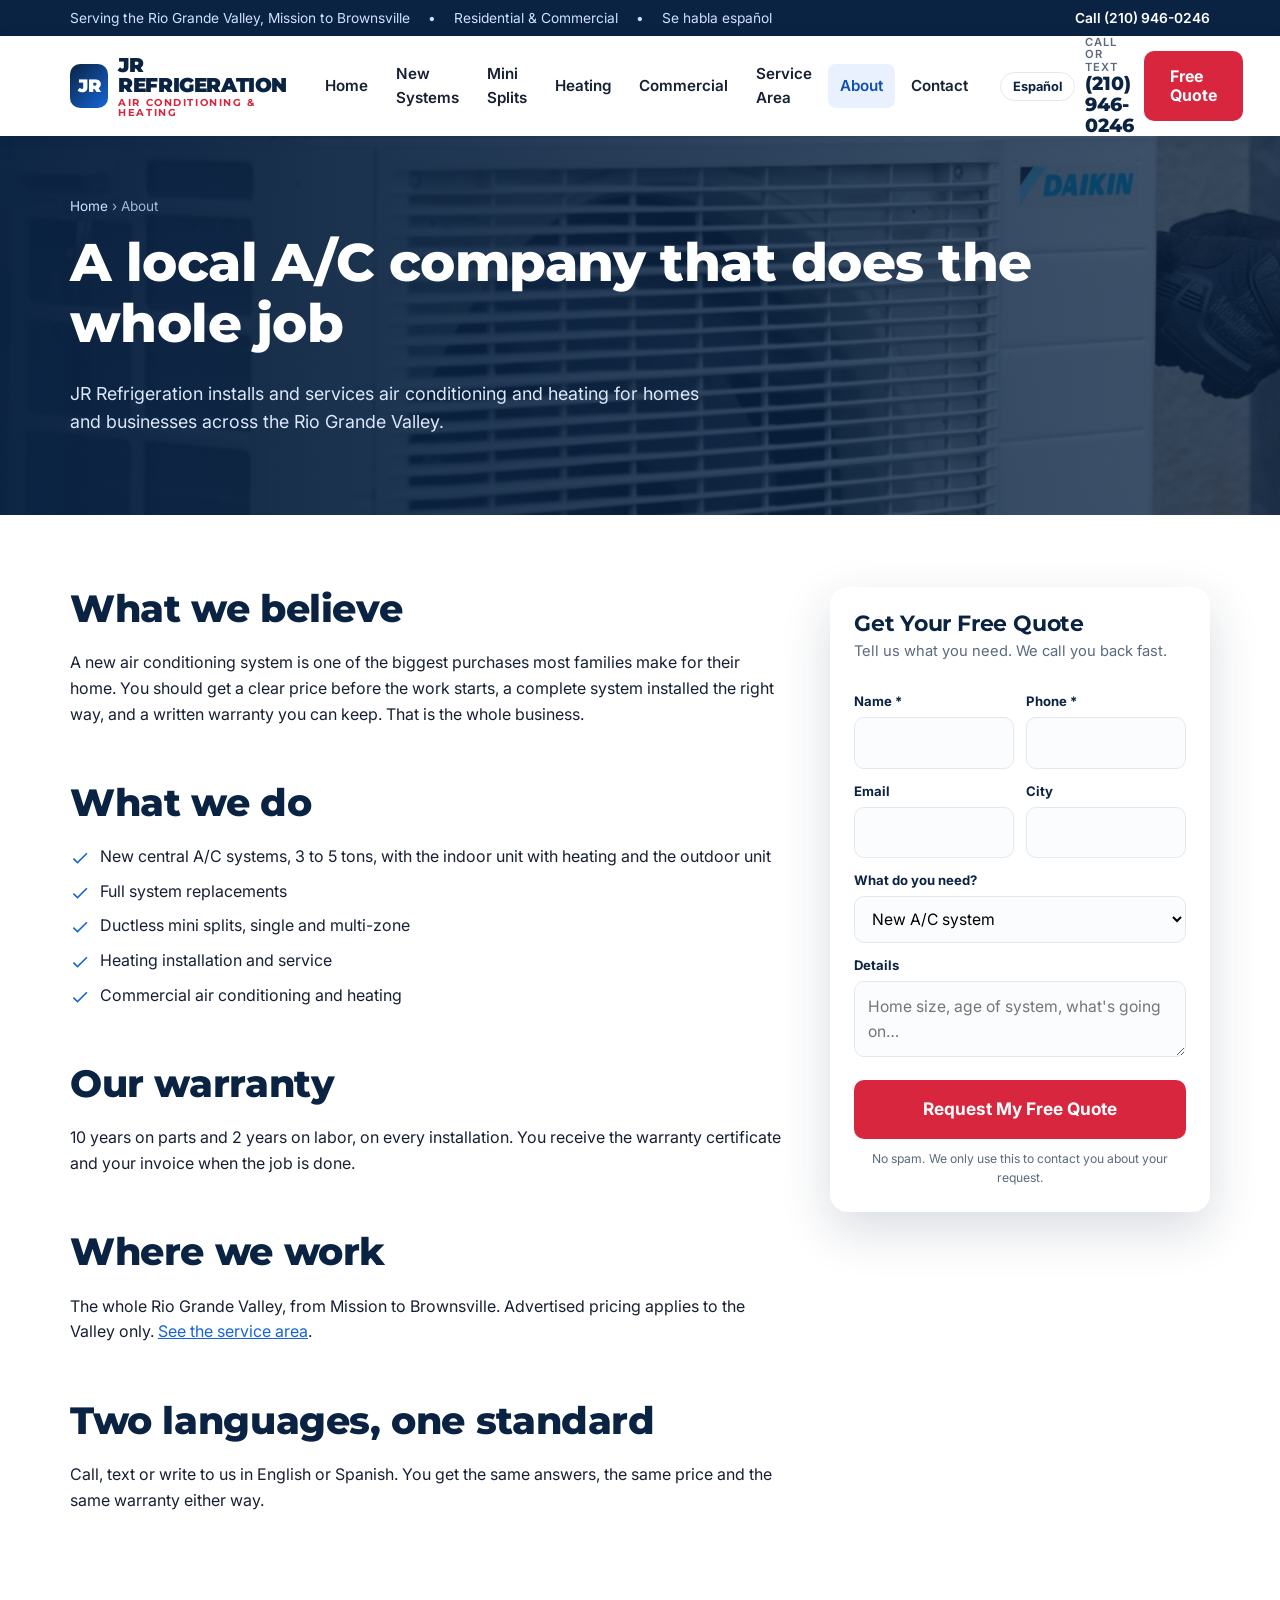
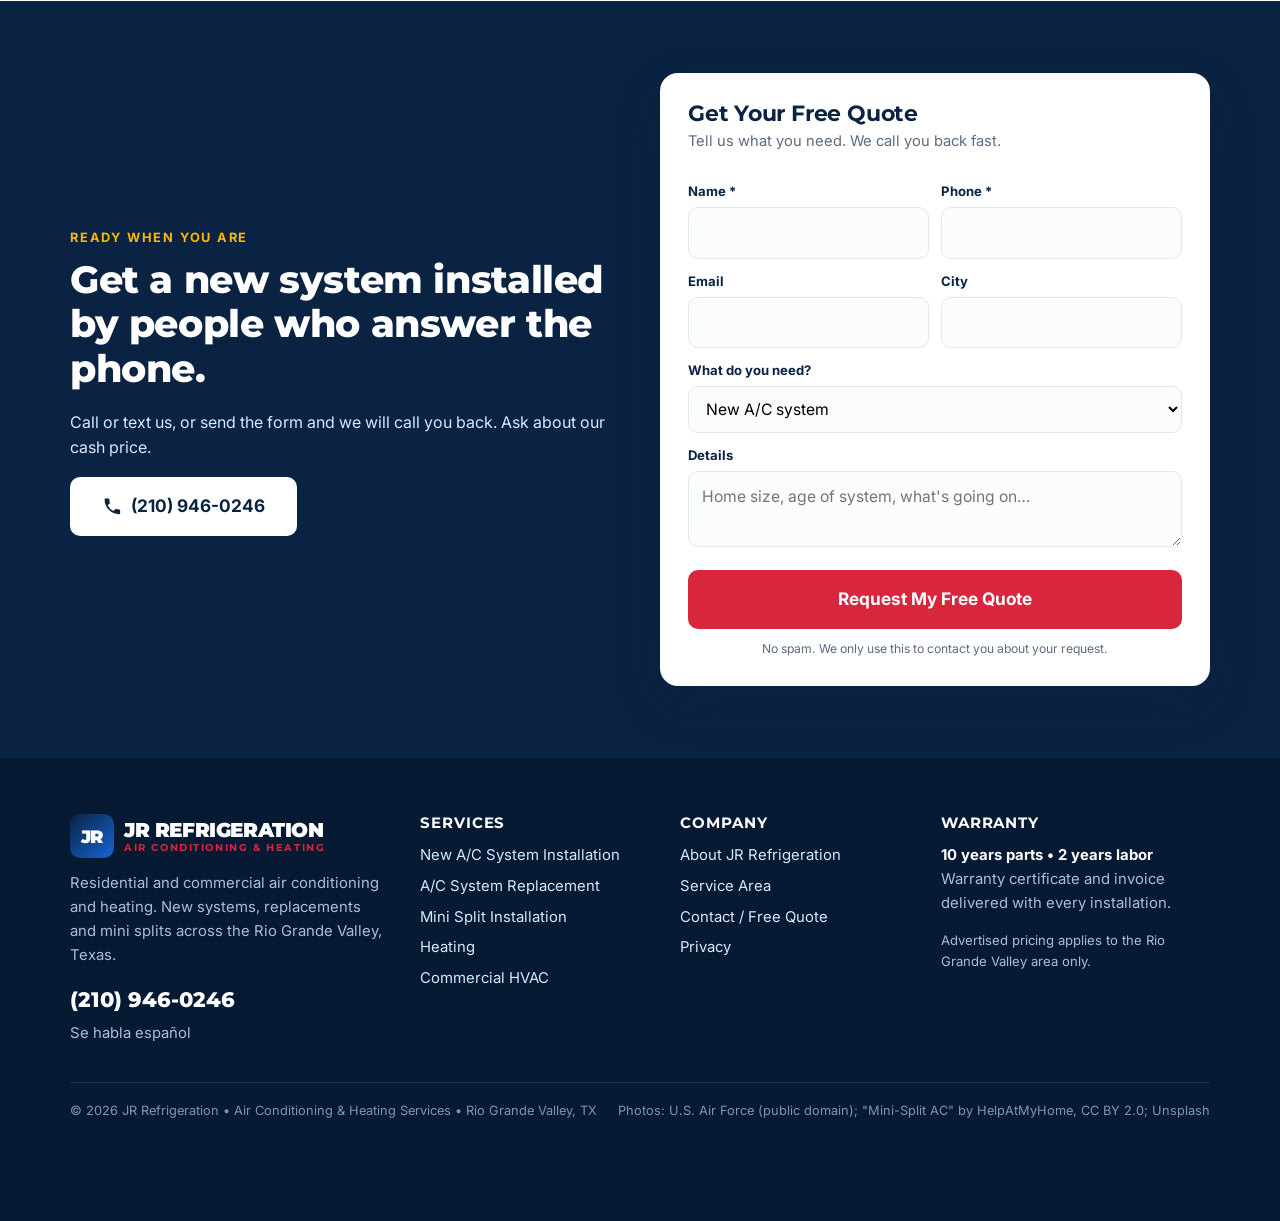
==== about/index.html @ 8875161c "v3: multi-page bilingual site from generator Co-Authored-By: Claude Fable 5.1 <noreply@anthropic.com" ====
<!DOCTYPE html>
<html lang="en"><head><meta charset="utf-8"><meta name="viewport" content="width=device-width,initial-scale=1">
<title>About JR Refrigeration | A/C &amp; Heating, Rio Grande Valley TX</title><meta name="description" content="JR Refrigeration is a bilingual air conditioning and heating company serving the Rio Grande Valley with new systems, replacements and mini splits, backed by a 10-year parts / 2-year labor warranty.">
<link rel="canonical" href="https://jrrefrigerationac.com/about/">
<meta property="og:title" content="About JR Refrigeration | A/C &amp; Heating, Rio Grande Valley TX"><meta property="og:description" content="JR Refrigeration is a bilingual air conditioning and heating company serving the Rio Grande Valley with new systems, replacements and mini splits, backed by a 10-year parts / 2-year labor warranty."><meta property="og:image" content="https://jrrefrigerationac.com/images/hero.jpg"><meta property="og:url" content="https://jrrefrigerationac.com/about/"><meta property="og:type" content="website">
<link rel="icon" href="/favicon.svg" type="image/svg+xml">
<link rel="preconnect" href="https://fonts.googleapis.com"><link rel="preconnect" href="https://fonts.gstatic.com" crossorigin>
<link href="https://fonts.googleapis.com/css2?family=Inter:wght@400;600;700&family=Montserrat:wght@700;800;900&display=swap" rel="stylesheet">
<link rel="stylesheet" href="/css/style.css"><script type="application/ld+json">{"@context":"https://schema.org","@type":"HVACBusiness","name":"JR Refrigeration","alternateName":"JR Refrigeration Air Conditioning & Heating Services","url":"https://jrrefrigerationac.com/","telephone":"+12109460246","image":"https://jrrefrigerationac.com/images/hero.jpg","priceRange":"$$","areaServed":[{"@type":"City","name":"Mission, TX"},{"@type":"City","name":"McAllen, TX"},{"@type":"City","name":"Edinburg, TX"},{"@type":"City","name":"Pharr, TX"},{"@type":"City","name":"San Juan, TX"},{"@type":"City","name":"Alamo, TX"},{"@type":"City","name":"Donna, TX"},{"@type":"City","name":"Weslaco, TX"},{"@type":"City","name":"Mercedes, TX"},{"@type":"City","name":"La Feria, TX"},{"@type":"City","name":"Harlingen, TX"},{"@type":"City","name":"San Benito, TX"},{"@type":"City","name":"Los Fresnos, TX"},{"@type":"City","name":"Brownsville, TX"},{"@type":"City","name":"Rio Grande City, TX"}],"address":{"@type":"PostalAddress","addressRegion":"TX","addressCountry":"US"},"knowsLanguage":["en","es"],"makesOffer":[{"@type":"Offer","itemOffered":{"@type":"Service","name":"New A/C System Installation","url":"https://jrrefrigerationac.com/services/ac-installation/"}},{"@type":"Offer","itemOffered":{"@type":"Service","name":"A/C System Replacement","url":"https://jrrefrigerationac.com/services/ac-replacement/"}},{"@type":"Offer","itemOffered":{"@type":"Service","name":"Mini Split Installation","url":"https://jrrefrigerationac.com/services/mini-splits/"}},{"@type":"Offer","itemOffered":{"@type":"Service","name":"Heating","url":"https://jrrefrigerationac.com/services/heating/"}},{"@type":"Offer","itemOffered":{"@type":"Service","name":"Commercial HVAC","url":"https://jrrefrigerationac.com/services/commercial/"}}]}</script>
</head><body>
<div class="topbar"><div class="wrap"><div class="left"><span><span data-es="Sirviendo al Valle del Río Grande, de Mission a Brownsville">Serving the Rio Grande Valley, Mission to Brownsville</span></span><span class="sec">&bull;</span><span class="sec"><span data-es="Residencial y Comercial">Residential &amp; Commercial</span></span><span class="sec">&bull;</span><span class="sec">Se habla español</span></div><a href="tel:+12109460246"><span data-es="Llame">Call</span> (210) 946-0246</a></div></div>
<header class="site"><div class="wrap">
  <a class="logo" href="/" aria-label="JR Refrigeration home"><span class="mark">JR</span><span class="name">JR REFRIGERATION<small>AIR CONDITIONING &amp; HEATING</small></span></a>
  <nav class="main" aria-label="Main"><a href="/"><span data-es="Inicio">Home</span></a><a href="/services/ac-installation/"><span data-es="Sistemas Nuevos">New Systems</span></a><a href="/services/mini-splits/"><span data-es="Mini Splits">Mini Splits</span></a><a href="/services/heating/"><span data-es="Calefacción">Heating</span></a><a href="/services/commercial/"><span data-es="Comercial">Commercial</span></a><a href="/service-area/"><span data-es="Área de Servicio">Service Area</span></a><a href="/about/" class="active"><span data-es="Nosotros">About</span></a><a href="/contact/"><span data-es="Contacto">Contact</span></a></nav>
  <div class="hdr-cta"><button class="lang" type="button" aria-label="Cambiar idioma">Español</button><a class="hdr-phone" href="tel:+12109460246"><small><span data-es="Llame o mande texto">Call or text</span></small><b>(210) 946-0246</b></a><a class="btn btn-red" href="/contact/"><span data-es="Cotización Gratis">Free Quote</span></a><button class="burger" type="button" aria-label="Menu"><svg class="ico" viewBox="0 0 24 24"><path d="M3 6h18v2H3zm0 5h18v2H3zm0 5h18v2H3z"/></svg></button></div>
</div></header>
<main>
<div class="phero"><div class="bg" style="background-image:url(/images/ac-install.jpg)"></div><div class="shade"></div><div class="wrap">
 <div class="crumbs"><a href="/"><span data-es="Inicio">Home</span></a> &rsaquo; <span data-es="Nosotros">About</span></div>
 <h1><span data-es="Una compañía local de A/C que hace el trabajo completo">A local A/C company that does the whole job</span></h1>
 <p class="lead"><span data-es="JR Refrigeration instala y da servicio a aire acondicionado y calefacción para casas y negocios en todo el Valle del Río Grande.">JR Refrigeration installs and services air conditioning and heating for homes and businesses across the Rio Grande Valley.</span></p></div></div>
<section><div class="wrap content">
 <div class="main">
  <h2><span data-es="En qué creemos">What we believe</span></h2>
  <p><span data-es="Un sistema nuevo de aire acondicionado es una de las compras más grandes que una familia hace para su casa. Debe recibir un precio claro antes de empezar, un sistema completo instalado de la manera correcta y una garantía por escrito que pueda guardar. Ese es todo el negocio.">A new air conditioning system is one of the biggest purchases most families make for their home. You should get a clear price before the work starts, a complete system installed the right way, and a written warranty you can keep. That is the whole business.</span></p>
  <h2><span data-es="Qué hacemos">What we do</span></h2>
  <ul class="ticks">
   <li><svg class="ico" viewBox="0 0 24 24"><path d="M9 16.2 4.8 12l-1.4 1.4L9 19 21 7l-1.4-1.4z"/></svg><span><span data-es="Sistemas centrales nuevos de 3 a 5 toneladas, con máquina de adentro con calefacción y máquina de afuera">New central A/C systems, 3 to 5 tons, with the indoor unit with heating and the outdoor unit</span></span></li>
   <li><svg class="ico" viewBox="0 0 24 24"><path d="M9 16.2 4.8 12l-1.4 1.4L9 19 21 7l-1.4-1.4z"/></svg><span><span data-es="Reemplazos de sistema completo">Full system replacements</span></span></li>
   <li><svg class="ico" viewBox="0 0 24 24"><path d="M9 16.2 4.8 12l-1.4 1.4L9 19 21 7l-1.4-1.4z"/></svg><span><span data-es="Mini splits sin ductos, de una y varias zonas">Ductless mini splits, single and multi-zone</span></span></li>
   <li><svg class="ico" viewBox="0 0 24 24"><path d="M9 16.2 4.8 12l-1.4 1.4L9 19 21 7l-1.4-1.4z"/></svg><span><span data-es="Instalación y servicio de calefacción">Heating installation and service</span></span></li>
   <li><svg class="ico" viewBox="0 0 24 24"><path d="M9 16.2 4.8 12l-1.4 1.4L9 19 21 7l-1.4-1.4z"/></svg><span><span data-es="Aire acondicionado y calefacción comercial">Commercial air conditioning and heating</span></span></li>
  </ul>
  <h2><span data-es="Nuestra garantía">Our warranty</span></h2>
  <p><span data-es="10 años en partes y 2 años en mano de obra, en cada instalación. Recibe el certificado de garantía y su factura al terminar el trabajo.">10 years on parts and 2 years on labor, on every installation. You receive the warranty certificate and your invoice when the job is done.</span></p>
  <h2><span data-es="Dónde trabajamos">Where we work</span></h2>
  <p><span data-es="Todo el Valle del Río Grande, de Mission a Brownsville. Los precios anunciados son solo para el Valle.">The whole Rio Grande Valley, from Mission to Brownsville. Advertised pricing applies to the Valley only.</span> <a href="/service-area/"><span data-es="Ver el área de servicio">See the service area</span></a>.</p>
  <h2><span data-es="Dos idiomas, un mismo estándar">Two languages, one standard</span></h2>
  <p><span data-es="Llame, mande texto o escriba en inglés o español. Recibe las mismas respuestas, el mismo precio y la misma garantía de cualquier forma.">Call, text or write to us in English or Spanish. You get the same answers, the same price and the same warranty either way.</span></p>
 </div>
 <aside class="side"><div class="form-card">
  <h3><span data-es="Pida su Cotización Gratis">Get Your Free Quote</span></h3><p class="sub"><span data-es="Díganos qué necesita. Le llamamos rápido.">Tell us what you need. We call you back fast.</span></p>
  <form data-lead action="https://formsubmit.co/gr3742780@gmail.com" method="POST">
    <input type="hidden" name="_subject" value="New quote request - jrrefrigerationac.com">
    <input type="hidden" name="_captcha" value="false"><input type="hidden" name="_template" value="table">
    <input type="hidden" name="_next" value="https://jrrefrigerationac.com/thank-you/">
    <input type="text" name="_honey" class="hp" tabindex="-1" autocomplete="off">
    <div class="row"><div><label><span data-es="Nombre">Name</span> *</label><input type="text" name="name" required autocomplete="name"></div>
    <div><label><span data-es="Teléfono">Phone</span> *</label><input type="tel" name="phone" required autocomplete="tel"></div></div>
    <div class="row"><div><label>Email</label><input type="email" name="email" autocomplete="email"></div>
    <div><label><span data-es="Ciudad">City</span></label><input type="text" name="city" autocomplete="address-level2"></div></div>
    <label><span data-es="¿Qué necesita?">What do you need?</span></label><select name="service"><option><span data-es="Sistema nuevo de A/C">New A/C system</span></option><option><span data-es="Reemplazo de sistema">System replacement</span></option><option><span data-es="Mini split">Mini split</span></option><option><span data-es="Calefacción">Heating</span></option><option><span data-es="Comercial">Commercial</span></option><option><span data-es="Otro">Other</span></option></select>
    <label><span data-es="Detalles">Details</span></label><textarea name="message" rows="2" data-es-ph="Tamaño de la casa, edad del sistema, qué está pasando…" placeholder="Home size, age of system, what's going on…"></textarea>
    <button type="submit" class="btn btn-red btn-lg"><span data-es="Pedir Cotización Gratis">Request My Free Quote</span></button>
    <p class="fine"><span data-es="Sin spam. Solo usamos esto para contactarle sobre su solicitud.">No spam. We only use this to contact you about your request.</span></p>
  </form></div></aside>
</div></section>
<section class="cta-final"><div class="wrap">
  <div><span class="eyebrow" style="color:var(--gold)"><span data-es="Listos cuando usted diga">Ready when you are</span></span><h2><span data-es="Instale un sistema nuevo con gente que sí contesta el teléfono.">Get a new system installed by people who answer the phone.</span></h2>
  <p><span data-es="Llame o mande texto, o envíe el formulario y le llamamos. Pregunte por nuestro precio de contado.">Call or text us, or send the form and we will call you back. Ask about our cash price.</span></p>
  <a class="btn btn-white btn-lg" href="tel:+12109460246"><svg class="ico" viewBox="0 0 24 24"><path d="M6.6 10.8a15.1 15.1 0 0 0 6.6 6.6l2.2-2.2a1 1 0 0 1 1-.25c1.1.37 2.3.57 3.6.57a1 1 0 0 1 1 1V20a1 1 0 0 1-1 1A17 17 0 0 1 3 4a1 1 0 0 1 1-1h3.5a1 1 0 0 1 1 1c0 1.25.2 2.45.57 3.57a1 1 0 0 1-.25 1L6.6 10.8z"/></svg> (210) 946-0246</a></div>
  <div class="form-card">
  <h3><span data-es="Pida su Cotización Gratis">Get Your Free Quote</span></h3><p class="sub"><span data-es="Díganos qué necesita. Le llamamos rápido.">Tell us what you need. We call you back fast.</span></p>
  <form data-lead action="https://formsubmit.co/gr3742780@gmail.com" method="POST">
    <input type="hidden" name="_subject" value="New quote request - jrrefrigerationac.com">
    <input type="hidden" name="_captcha" value="false"><input type="hidden" name="_template" value="table">
    <input type="hidden" name="_next" value="https://jrrefrigerationac.com/thank-you/">
    <input type="text" name="_honey" class="hp" tabindex="-1" autocomplete="off">
    <div class="row"><div><label><span data-es="Nombre">Name</span> *</label><input type="text" name="name" required autocomplete="name"></div>
    <div><label><span data-es="Teléfono">Phone</span> *</label><input type="tel" name="phone" required autocomplete="tel"></div></div>
    <div class="row"><div><label>Email</label><input type="email" name="email" autocomplete="email"></div>
    <div><label><span data-es="Ciudad">City</span></label><input type="text" name="city" autocomplete="address-level2"></div></div>
    <label><span data-es="¿Qué necesita?">What do you need?</span></label><select name="service"><option><span data-es="Sistema nuevo de A/C">New A/C system</span></option><option><span data-es="Reemplazo de sistema">System replacement</span></option><option><span data-es="Mini split">Mini split</span></option><option><span data-es="Calefacción">Heating</span></option><option><span data-es="Comercial">Commercial</span></option><option><span data-es="Otro">Other</span></option></select>
    <label><span data-es="Detalles">Details</span></label><textarea name="message" rows="2" data-es-ph="Tamaño de la casa, edad del sistema, qué está pasando…" placeholder="Home size, age of system, what's going on…"></textarea>
    <button type="submit" class="btn btn-red btn-lg"><span data-es="Pedir Cotización Gratis">Request My Free Quote</span></button>
    <p class="fine"><span data-es="Sin spam. Solo usamos esto para contactarle sobre su solicitud.">No spam. We only use this to contact you about your request.</span></p>
  </form></div>
</div></section></main>
<footer class="site"><div class="wrap">
<div class="cols">
 <div><a class="logo" href="/" style="color:#fff"><span class="mark">JR</span><span class="name" style="color:#fff">JR REFRIGERATION<small>AIR CONDITIONING &amp; HEATING</small></span></a>
  <p style="margin-top:14px"><span data-es="Aire acondicionado y calefacción residencial y comercial. Sistemas nuevos, reemplazos y mini splits en todo el Valle del Río Grande, Texas.">Residential and commercial air conditioning and heating. New systems, replacements and mini splits across the Rio Grande Valley, Texas.</span></p>
  <a class="phone" href="tel:+12109460246">(210) 946-0246</a><span>Se habla español</span></div>
 <div><h4><span data-es="Servicios">Services</span></h4><ul><li><a href="/services/ac-installation/"><span data-es="Instalación de Sistema Nuevo de A/C">New A/C System Installation</span></a></li><li><a href="/services/ac-replacement/"><span data-es="Reemplazo de Sistema de A/C">A/C System Replacement</span></a></li><li><a href="/services/mini-splits/"><span data-es="Instalación de Mini Splits">Mini Split Installation</span></a></li><li><a href="/services/heating/"><span data-es="Calefacción">Heating</span></a></li><li><a href="/services/commercial/"><span data-es="HVAC Comercial">Commercial HVAC</span></a></li></ul></div>
 <div><h4><span data-es="Empresa">Company</span></h4><ul><li><a href="/about/"><span data-es="Sobre JR Refrigeration">About JR Refrigeration</span></a></li><li><a href="/service-area/"><span data-es="Área de Servicio">Service Area</span></a></li><li><a href="/contact/"><span data-es="Contacto / Cotización">Contact / Free Quote</span></a></li><li><a href="/privacy/"><span data-es="Privacidad">Privacy</span></a></li></ul></div>
 <div><h4><span data-es="Garantía">Warranty</span></h4><p><b style="color:#fff"><span data-es="10 años partes &amp;bull; 2 años mano de obra">10 years parts &bull; 2 years labor</span></b><br><span data-es="Certificado de garantía y factura entregados con cada instalación.">Warranty certificate and invoice delivered with every installation.</span></p><p style="font-size:.82rem"><span data-es="Los precios anunciados son solo para el área del Valle del Río Grande.">Advertised pricing applies to the Rio Grande Valley area only.</span></p></div>
</div>
<div class="bottom"><span>&copy; 2026 JR Refrigeration &bull; Air Conditioning &amp; Heating Services &bull; Rio Grande Valley, TX</span><span>Photos: U.S. Air Force (public domain); "Mini-Split AC" by HelpAtMyHome, CC BY 2.0; Unsplash</span></div>
</div></footer>
<div class="mbar"><a class="btn btn-blue" href="tel:+12109460246"><svg class="ico" viewBox="0 0 24 24"><path d="M6.6 10.8a15.1 15.1 0 0 0 6.6 6.6l2.2-2.2a1 1 0 0 1 1-.25c1.1.37 2.3.57 3.6.57a1 1 0 0 1 1 1V20a1 1 0 0 1-1 1A17 17 0 0 1 3 4a1 1 0 0 1 1-1h3.5a1 1 0 0 1 1 1c0 1.25.2 2.45.57 3.57a1 1 0 0 1-.25 1L6.6 10.8z"/></svg> <span data-es="Llamar">Call Now</span></a><a class="btn btn-red" href="/contact/"><span data-es="Cotización">Free Quote</span></a></div>
<script src="/js/main.js" defer></script>
</body></html>
---- css/style.css ----
:root{--navy:#0a2342;--navy2:#123a6b;--blue:#1565d8;--blue2:#0f4fb0;--sky:#e8f1fd;--red:#d7263d;--red2:#b51e31;--gold:#ffb703;--ink:#172033;--muted:#5b6b7f;--line:#e3e8ef;--bg:#f6f8fb;--white:#fff;--r:14px;--sh:0 10px 30px rgba(10,35,66,.10);--sh2:0 18px 50px rgba(10,35,66,.16)}
*{box-sizing:border-box}html{scroll-behavior:smooth}
body{margin:0;font-family:Inter,system-ui,-apple-system,"Segoe UI",Roboto,Arial,sans-serif;color:var(--ink);background:var(--white);line-height:1.6;-webkit-font-smoothing:antialiased}
h1,h2,h3,h4{font-family:Montserrat,Inter,sans-serif;line-height:1.15;margin:0 0 .5em;color:var(--navy);letter-spacing:-.01em}
h1{font-size:clamp(2rem,4.2vw,3.3rem);font-weight:800}h2{font-size:clamp(1.6rem,3vw,2.4rem);font-weight:800}h3{font-size:1.2rem;font-weight:700}
p{margin:0 0 1em}a{color:var(--blue)}img{max-width:100%;height:auto;display:block}
.wrap{max-width:1180px;margin:0 auto;padding:0 20px}
.eyebrow{display:inline-block;font-weight:700;font-size:.8rem;letter-spacing:.14em;text-transform:uppercase;color:var(--blue);margin-bottom:10px}
.lead{font-size:1.12rem;color:var(--muted)}
.btn{display:inline-flex;align-items:center;justify-content:center;gap:8px;padding:14px 24px;border-radius:10px;font-weight:700;text-decoration:none;border:2px solid transparent;cursor:pointer;font-size:1rem;transition:.18s;font-family:inherit;line-height:1.2}
.btn-red{background:var(--red);color:#fff}.btn-red:hover{background:var(--red2);transform:translateY(-1px)}
.btn-blue{background:var(--blue);color:#fff}.btn-blue:hover{background:var(--blue2);transform:translateY(-1px)}
.btn-white{background:#fff;color:var(--navy)}.btn-white:hover{background:var(--sky)}
.btn-ghost{background:transparent;color:#fff;border-color:rgba(255,255,255,.5)}.btn-ghost:hover{border-color:#fff;background:rgba(255,255,255,.08)}
.btn-lg{padding:17px 30px;font-size:1.08rem}
.ico{width:1.2em;height:1.2em;fill:currentColor;flex:none}
/* top bar + header */
.topbar{background:var(--navy);color:#cfe0ff;font-size:.86rem}
.topbar .wrap{display:flex;justify-content:space-between;align-items:center;gap:12px;min-height:36px}
.topbar a{color:#fff;text-decoration:none;font-weight:600}
.topbar .left{display:flex;gap:18px;align-items:center}
header.site{position:sticky;top:0;z-index:50;background:#fff;box-shadow:0 2px 14px rgba(10,35,66,.08)}
header.site .wrap{display:flex;align-items:center;gap:20px;min-height:76px}
.logo{display:flex;align-items:center;gap:10px;text-decoration:none;color:var(--navy)}
.logo .mark{width:44px;height:44px;border-radius:10px;background:linear-gradient(135deg,var(--navy),var(--blue));display:grid;place-items:center;color:#fff;font-family:Montserrat;font-weight:900;font-size:1.15rem;letter-spacing:-.04em}
.logo .name{font-family:Montserrat;font-weight:900;font-size:1.25rem;line-height:1;letter-spacing:-.02em}
.logo .name small{display:block;font-size:.62rem;font-weight:700;letter-spacing:.16em;color:var(--red);margin-top:3px}
nav.main{margin-left:auto;display:flex;gap:4px;align-items:center}
nav.main a{color:var(--ink);text-decoration:none;font-weight:600;padding:10px 12px;border-radius:8px;font-size:.95rem}
nav.main a:hover,nav.main a.active{background:var(--sky);color:var(--blue2)}
.hdr-cta{display:flex;align-items:center;gap:10px}
.hdr-phone{display:flex;flex-direction:column;align-items:flex-end;text-decoration:none;color:var(--navy);line-height:1.1}
.hdr-phone small{font-size:.7rem;color:var(--muted);font-weight:600;text-transform:uppercase;letter-spacing:.08em}
.hdr-phone b{font-family:Montserrat;font-size:1.2rem;font-weight:800}
.lang{border:1.5px solid var(--line);background:#fff;border-radius:999px;padding:6px 12px;font-weight:700;font-size:.8rem;cursor:pointer;color:var(--navy);font-family:inherit}
.lang:hover{border-color:var(--blue)}
.burger{display:none;background:none;border:0;width:44px;height:44px;cursor:pointer;color:var(--navy)}
.burger .ico{width:28px;height:28px}
/* hero */
.hero{position:relative;color:#fff;background:var(--navy);overflow:hidden}
.hero .bg{position:absolute;inset:0;background-size:cover;background-position:center;opacity:.55}
.hero .shade{position:absolute;inset:0;background:linear-gradient(100deg,rgba(10,35,66,.97) 0%,rgba(10,35,66,.86) 42%,rgba(10,35,66,.38) 100%)}
.hero .wrap{position:relative;display:grid;grid-template-columns:1.15fr .85fr;gap:48px;padding:72px 20px;align-items:center}
.hero h1{color:#fff;margin-bottom:16px}.hero h1 em{font-style:normal;color:var(--gold)}
.hero .lead{color:#dbe7fb;font-size:1.18rem;max-width:560px}
.hero ul.checks{list-style:none;padding:0;margin:22px 0 28px;display:grid;gap:10px}
.hero ul.checks li{display:flex;gap:10px;align-items:flex-start;font-weight:600}
.hero ul.checks .ico{color:var(--gold);margin-top:3px}
.hero .actions{display:flex;gap:12px;flex-wrap:wrap;align-items:center}
.hero .mini{font-size:.9rem;color:#cfe0ff;margin-top:14px}
.form-card{background:#fff;color:var(--ink);border-radius:18px;padding:28px;box-shadow:var(--sh2)}
.form-card h3{font-size:1.35rem;margin-bottom:4px}
.form-card .sub{color:var(--muted);font-size:.92rem;margin-bottom:16px}
.form-card label{display:block;font-size:.82rem;font-weight:700;color:var(--navy);margin:12px 0 5px}
.form-card input,.form-card select,.form-card textarea{width:100%;padding:12px 13px;border:1.5px solid var(--line);border-radius:10px;font:inherit;font-size:.98rem;background:#fbfcfe;transition:.15s}
.form-card input:focus,.form-card select:focus,.form-card textarea:focus{outline:none;border-color:var(--blue);box-shadow:0 0 0 3px rgba(21,101,216,.15);background:#fff}
.form-card .row{display:grid;grid-template-columns:1fr 1fr;gap:12px}
.form-card .btn{width:100%;margin-top:16px}
.form-card .fine{font-size:.76rem;color:var(--muted);margin:10px 0 0;text-align:center}
.hp{position:absolute;left:-9999px;opacity:0;height:0;width:0}
/* trust strip */
.trust{background:var(--sky);border-bottom:1px solid var(--line)}
.trust .wrap{display:grid;grid-template-columns:repeat(4,1fr);gap:18px;padding:22px 20px}
.trust .item{display:flex;gap:12px;align-items:center}
.trust .item .ico{width:34px;height:34px;color:var(--blue);flex:none}
.trust .item b{display:block;color:var(--navy);font-family:Montserrat;font-size:.98rem}
.trust .item span{font-size:.85rem;color:var(--muted)}
/* sections */
section{padding:72px 0}section.alt{background:var(--bg)}
.sec-head{max-width:720px;margin-bottom:38px}.sec-head.center{text-align:center;margin-left:auto;margin-right:auto}
.grid3{display:grid;grid-template-columns:repeat(3,1fr);gap:22px}.grid2{display:grid;grid-template-columns:1fr 1fr;gap:40px;align-items:center}
.card{background:#fff;border:1px solid var(--line);border-radius:var(--r);padding:26px;transition:.2s;position:relative;display:flex;flex-direction:column}
.card:hover{box-shadow:var(--sh);transform:translateY(-3px);border-color:#cfdcf2}
.card .icon{width:54px;height:54px;border-radius:12px;background:var(--sky);display:grid;place-items:center;color:var(--blue);margin-bottom:16px}
.card .icon .ico{width:28px;height:28px}
.card p{color:var(--muted);font-size:.96rem;flex:1}
.card .more{font-weight:700;text-decoration:none;display:inline-flex;gap:6px;align-items:center;color:var(--blue)}
.card a.cover{position:absolute;inset:0}
.photo{border-radius:var(--r);overflow:hidden;box-shadow:var(--sh)}
.photo img{width:100%;height:100%;object-fit:cover;aspect-ratio:4/3}
ul.ticks{list-style:none;padding:0;margin:18px 0}ul.ticks li{display:flex;gap:10px;margin:9px 0;align-items:flex-start}ul.ticks .ico{color:var(--blue);margin-top:4px;width:20px;height:20px}
.steps{display:grid;grid-template-columns:repeat(3,1fr);gap:22px;counter-reset:s}
.step{background:#fff;border-radius:var(--r);padding:28px;border:1px solid var(--line);position:relative}
.step .n{width:42px;height:42px;border-radius:50%;background:var(--navy);color:var(--gold);font-family:Montserrat;font-weight:800;display:grid;place-items:center;margin-bottom:14px;font-size:1.1rem}
.step p{color:var(--muted);margin:0}
.band{background:linear-gradient(120deg,var(--red) 0%,#a4152a 100%);color:#fff;text-align:center;padding:60px 0}
.band h2{color:#fff}.band .big{font-family:Montserrat;font-weight:900;font-size:clamp(1.6rem,4vw,2.6rem);color:var(--gold);margin:8px 0}
.band p{color:#ffe3e7;max-width:640px;margin:0 auto 1em}
.band.blue{background:linear-gradient(120deg,var(--navy) 0%,var(--blue) 100%)}.band.blue p{color:#dbe7fb}
.map{border-radius:var(--r);overflow:hidden;box-shadow:var(--sh);border:1px solid var(--line)}
.map iframe{width:100%;height:380px;border:0;display:block}
.cities{display:grid;grid-template-columns:repeat(3,1fr);gap:8px 18px;list-style:none;padding:0;margin:16px 0 0}
.cities li{display:flex;gap:8px;align-items:center;font-weight:600;color:var(--navy)}
.cities .ico{color:var(--red);width:16px;height:16px}
.faq{max-width:820px;margin:0 auto}
.faq details{border:1px solid var(--line);border-radius:12px;background:#fff;margin-bottom:10px;padding:0 20px}
.faq summary{cursor:pointer;font-weight:700;color:var(--navy);padding:16px 0;list-style:none;display:flex;justify-content:space-between;align-items:center;gap:12px;font-family:Montserrat}
.faq summary::-webkit-details-marker{display:none}.faq summary::after{content:"+";font-size:1.4rem;color:var(--blue);font-weight:400}
.faq details[open] summary::after{content:"–"}.faq details p{color:var(--muted);padding-bottom:16px;margin:0}
.cta-final .wrap{display:grid;grid-template-columns:1fr 1fr;gap:40px;align-items:center}
.cta-final h2{color:#fff}.cta-final{background:var(--navy);color:#dbe7fb}
/* page hero (subpages) */
.phero{background:var(--navy);color:#fff;position:relative;overflow:hidden}
.phero .bg{position:absolute;inset:0;background-size:cover;background-position:center;opacity:.5}
.phero .shade{position:absolute;inset:0;background:linear-gradient(90deg,rgba(10,35,66,.96),rgba(10,35,66,.45))}
.phero .wrap{position:relative;padding:60px 20px}.phero h1{color:#fff}.phero .lead{color:#dbe7fb;max-width:640px}
.crumbs{font-size:.85rem;color:#9fb8de;margin-bottom:14px}.crumbs a{color:#cfe0ff;text-decoration:none}
.content{display:grid;grid-template-columns:1fr 380px;gap:48px;align-items:start}
.content .main h2{margin-top:1.4em}.content .main h2:first-child{margin-top:0}
.side{position:sticky;top:96px}.side .form-card{padding:24px}
.callout{background:var(--sky);border-left:5px solid var(--blue);padding:18px 20px;border-radius:0 12px 12px 0;margin:22px 0}
.tags{display:flex;flex-wrap:wrap;gap:8px;margin:14px 0}.tags span{background:var(--sky);color:var(--navy2);font-weight:700;padding:6px 12px;border-radius:999px;font-size:.85rem}
/* footer */
footer.site{background:#071a33;color:#aebdd6;padding:56px 0 100px;font-size:.93rem}
footer.site .cols{display:grid;grid-template-columns:1.4fr 1fr 1fr 1.2fr;gap:36px}
footer.site h4{color:#fff;font-size:.95rem;margin-bottom:12px;letter-spacing:.06em;text-transform:uppercase}
footer.site a{color:#dbe7fb;text-decoration:none}footer.site a:hover{color:var(--gold)}
footer.site ul{list-style:none;padding:0;margin:0}footer.site li{margin:7px 0}
footer.site .phone{font-family:Montserrat;font-weight:800;font-size:1.3rem;color:#fff;display:block;margin:6px 0}
footer.site .bottom{border-top:1px solid rgba(255,255,255,.1);margin-top:36px;padding-top:18px;display:flex;justify-content:space-between;gap:12px;flex-wrap:wrap;font-size:.8rem;color:#7f93b8}
/* sticky mobile bar */
.mbar{display:none;position:fixed;bottom:0;left:0;right:0;z-index:60;background:#fff;border-top:1px solid var(--line);padding:10px 12px;gap:10px;box-shadow:0 -6px 20px rgba(10,35,66,.12)}
.mbar .btn{flex:1;padding:13px 10px}
/* responsive */
@media(max-width:1180px){nav.main a{padding:8px 7px;font-size:.86rem}.hdr-cta .btn{display:none}.logo .name{font-size:1.05rem}.hdr-phone b{font-size:1.05rem}header.site .wrap{gap:12px}}
@media(max-width:1000px){.hero .wrap{grid-template-columns:1fr;gap:34px;padding:52px 20px}.trust .wrap{grid-template-columns:1fr 1fr}.grid3{grid-template-columns:1fr 1fr}.steps{grid-template-columns:1fr}.content{grid-template-columns:1fr}.side{position:static}footer.site .cols{grid-template-columns:1fr 1fr}.cta-final .wrap{grid-template-columns:1fr}}
@media(max-width:980px){nav.main{display:none;position:absolute;top:76px;left:0;right:0;background:#fff;flex-direction:column;align-items:stretch;padding:10px 16px 16px;box-shadow:0 14px 30px rgba(10,35,66,.15)}nav.main.open{display:flex}nav.main a{padding:13px 10px;border-bottom:1px solid var(--line)}.burger{display:block}.hdr-phone{display:none}.topbar .left span.sec{display:none}}
@media(max-width:640px){.grid3,.grid2,.trust .wrap,.cities,footer.site .cols{grid-template-columns:1fr}.form-card .row{grid-template-columns:1fr}section{padding:52px 0}.mbar{display:flex}.hdr-cta .btn{display:none}.topbar .wrap{justify-content:center}.topbar .left{display:none}}
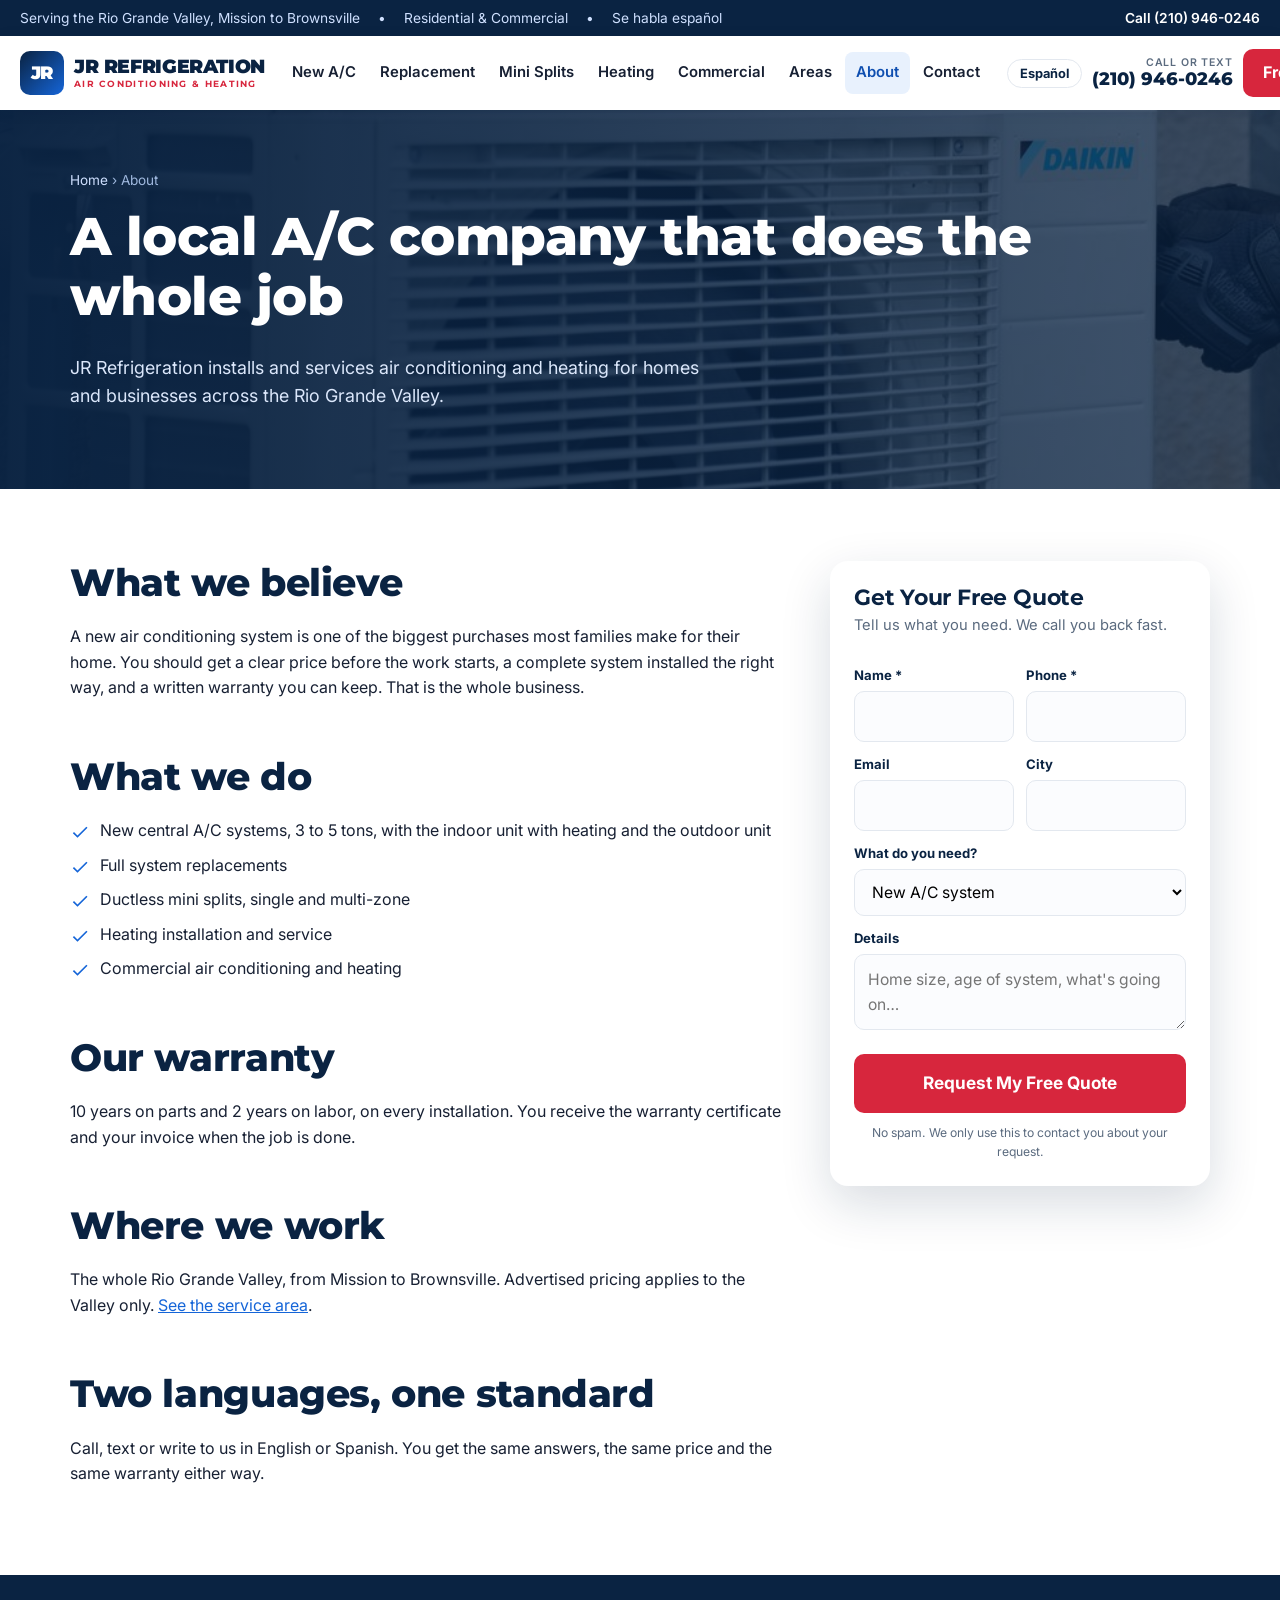
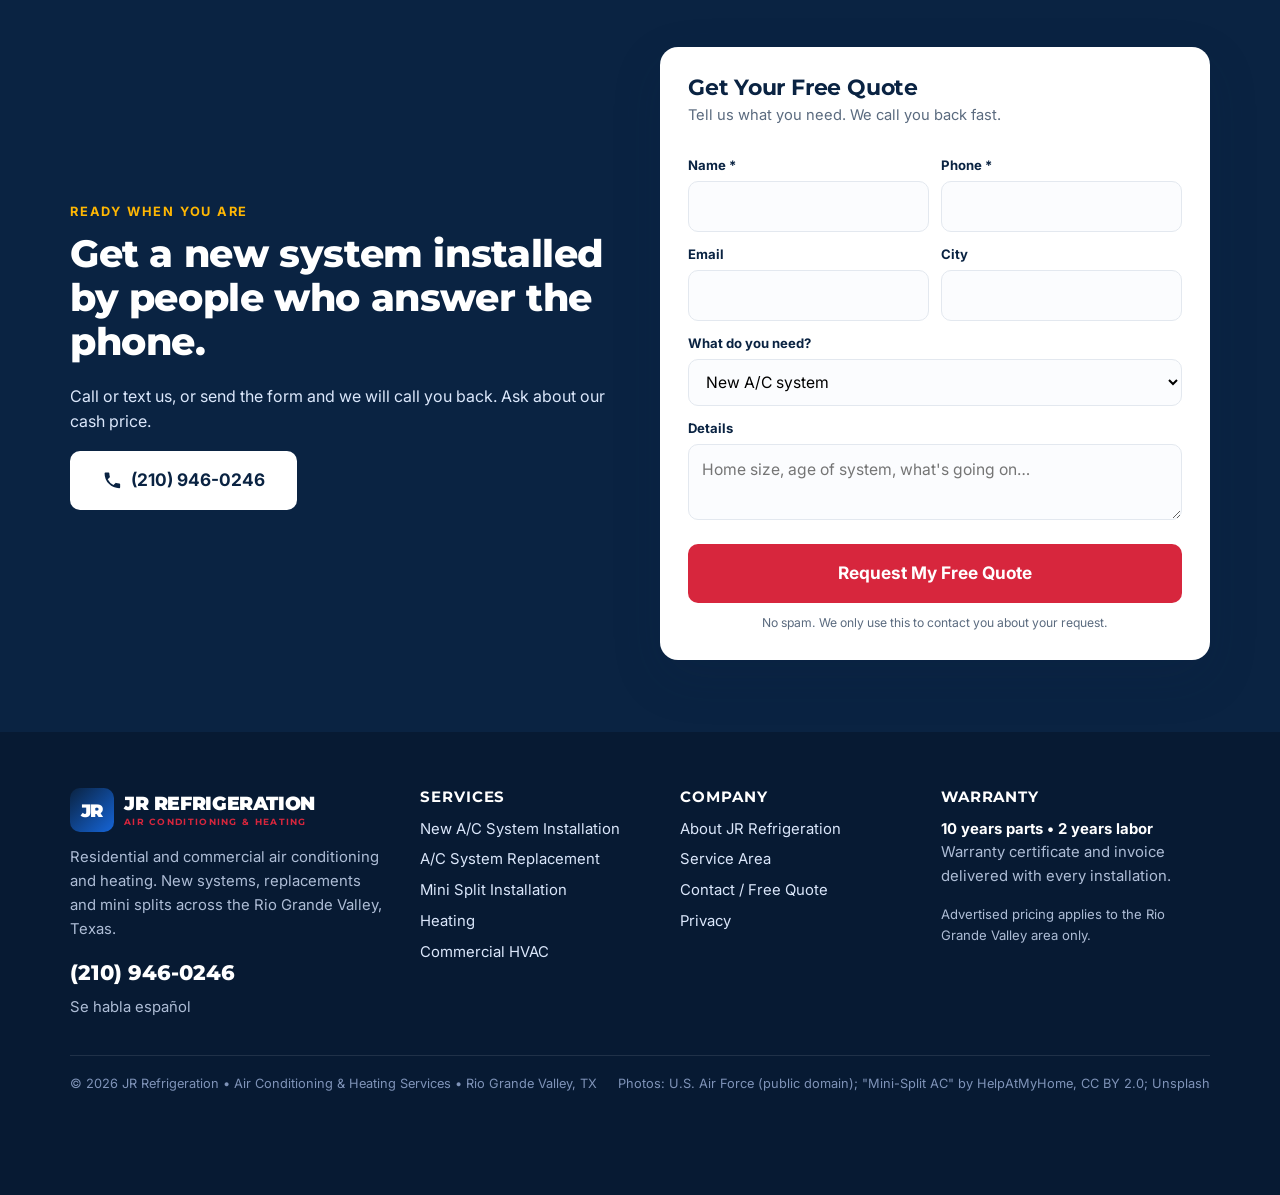
==== commit 7132f5d2: "Header: single-line nav, shorter labels, tighter sizing Co-Authored-By: Claude Fable 5.1 <noreply@an" ====
--- a/about/index.html
+++ b/about/index.html
@@ -11,7 +11,7 @@
 <div class="topbar"><div class="wrap"><div class="left"><span><span data-es="Sirviendo al Valle del Río Grande, de Mission a Brownsville">Serving the Rio Grande Valley, Mission to Brownsville</span></span><span class="sec">&bull;</span><span class="sec"><span data-es="Residencial y Comercial">Residential &amp; Commercial</span></span><span class="sec">&bull;</span><span class="sec">Se habla español</span></div><a href="tel:+12109460246"><span data-es="Llame">Call</span> (210) 946-0246</a></div></div>
 <header class="site"><div class="wrap">
   <a class="logo" href="/" aria-label="JR Refrigeration home"><span class="mark">JR</span><span class="name">JR REFRIGERATION<small>AIR CONDITIONING &amp; HEATING</small></span></a>
-  <nav class="main" aria-label="Main"><a href="/"><span data-es="Inicio">Home</span></a><a href="/services/ac-installation/"><span data-es="Sistemas Nuevos">New Systems</span></a><a href="/services/mini-splits/"><span data-es="Mini Splits">Mini Splits</span></a><a href="/services/heating/"><span data-es="Calefacción">Heating</span></a><a href="/services/commercial/"><span data-es="Comercial">Commercial</span></a><a href="/service-area/"><span data-es="Área de Servicio">Service Area</span></a><a href="/about/" class="active"><span data-es="Nosotros">About</span></a><a href="/contact/"><span data-es="Contacto">Contact</span></a></nav>
+  <nav class="main" aria-label="Main"><a href="/services/ac-installation/"><span data-es="A/C Nuevo">New A/C</span></a><a href="/services/ac-replacement/"><span data-es="Reemplazo">Replacement</span></a><a href="/services/mini-splits/"><span data-es="Mini Splits">Mini Splits</span></a><a href="/services/heating/"><span data-es="Calefacción">Heating</span></a><a href="/services/commercial/"><span data-es="Comercial">Commercial</span></a><a href="/service-area/"><span data-es="Áreas">Areas</span></a><a href="/about/" class="active"><span data-es="Nosotros">About</span></a><a href="/contact/"><span data-es="Contacto">Contact</span></a></nav>
   <div class="hdr-cta"><button class="lang" type="button" aria-label="Cambiar idioma">Español</button><a class="hdr-phone" href="tel:+12109460246"><small><span data-es="Llame o mande texto">Call or text</span></small><b>(210) 946-0246</b></a><a class="btn btn-red" href="/contact/"><span data-es="Cotización Gratis">Free Quote</span></a><button class="burger" type="button" aria-label="Menu"><svg class="ico" viewBox="0 0 24 24"><path d="M3 6h18v2H3zm0 5h18v2H3zm0 5h18v2H3z"/></svg></button></div>
 </div></header>
 <main>
--- a/css/style.css
+++ b/css/style.css
@@ -7,7 +7,7 @@
 .wrap{max-width:1180px;margin:0 auto;padding:0 20px}
 .eyebrow{display:inline-block;font-weight:700;font-size:.8rem;letter-spacing:.14em;text-transform:uppercase;color:var(--blue);margin-bottom:10px}
 .lead{font-size:1.12rem;color:var(--muted)}
-.btn{display:inline-flex;align-items:center;justify-content:center;gap:8px;padding:14px 24px;border-radius:10px;font-weight:700;text-decoration:none;border:2px solid transparent;cursor:pointer;font-size:1rem;transition:.18s;font-family:inherit;line-height:1.2}
+.btn{display:inline-flex;align-items:center;justify-content:center;gap:8px;padding:14px 24px;white-space:nowrap;border-radius:10px;font-weight:700;text-decoration:none;border:2px solid transparent;cursor:pointer;font-size:1rem;transition:.18s;font-family:inherit;line-height:1.2}
 .btn-red{background:var(--red);color:#fff}.btn-red:hover{background:var(--red2);transform:translateY(-1px)}
 .btn-blue{background:var(--blue);color:#fff}.btn-blue:hover{background:var(--blue2);transform:translateY(-1px)}
 .btn-white{background:#fff;color:var(--navy)}.btn-white:hover{background:var(--sky)}
@@ -16,23 +16,24 @@
 .ico{width:1.2em;height:1.2em;fill:currentColor;flex:none}
 /* top bar + header */
 .topbar{background:var(--navy);color:#cfe0ff;font-size:.86rem}
-.topbar .wrap{display:flex;justify-content:space-between;align-items:center;gap:12px;min-height:36px}
+.topbar .wrap{display:flex;justify-content:space-between;align-items:center;gap:12px;min-height:36px;max-width:1280px}
 .topbar a{color:#fff;text-decoration:none;font-weight:600}
 .topbar .left{display:flex;gap:18px;align-items:center}
 header.site{position:sticky;top:0;z-index:50;background:#fff;box-shadow:0 2px 14px rgba(10,35,66,.08)}
-header.site .wrap{display:flex;align-items:center;gap:20px;min-height:76px}
+header.site .wrap{display:flex;align-items:center;gap:16px;height:74px;max-width:1280px}
 .logo{display:flex;align-items:center;gap:10px;text-decoration:none;color:var(--navy)}
 .logo .mark{width:44px;height:44px;border-radius:10px;background:linear-gradient(135deg,var(--navy),var(--blue));display:grid;place-items:center;color:#fff;font-family:Montserrat;font-weight:900;font-size:1.15rem;letter-spacing:-.04em}
-.logo .name{font-family:Montserrat;font-weight:900;font-size:1.25rem;line-height:1;letter-spacing:-.02em}
-.logo .name small{display:block;font-size:.62rem;font-weight:700;letter-spacing:.16em;color:var(--red);margin-top:3px}
-nav.main{margin-left:auto;display:flex;gap:4px;align-items:center}
-nav.main a{color:var(--ink);text-decoration:none;font-weight:600;padding:10px 12px;border-radius:8px;font-size:.95rem}
+.logo .name{font-family:Montserrat;font-weight:900;font-size:1.2rem;line-height:1;letter-spacing:-.02em;white-space:nowrap}
+.logo .name small{display:block;font-size:.58rem;font-weight:700;letter-spacing:.14em;color:var(--red);margin-top:3px;white-space:nowrap}
+nav.main{margin-left:auto;display:flex;gap:2px;align-items:center}
+nav.main a{color:var(--ink);text-decoration:none;font-weight:600;padding:9px 11px;border-radius:8px;font-size:.93rem;white-space:nowrap}
 nav.main a:hover,nav.main a.active{background:var(--sky);color:var(--blue2)}
-.hdr-cta{display:flex;align-items:center;gap:10px}
+.hdr-cta{display:flex;align-items:center;gap:10px;flex:none}
+.hdr-cta .btn{padding:12px 18px}
 .hdr-phone{display:flex;flex-direction:column;align-items:flex-end;text-decoration:none;color:var(--navy);line-height:1.1}
-.hdr-phone small{font-size:.7rem;color:var(--muted);font-weight:600;text-transform:uppercase;letter-spacing:.08em}
-.hdr-phone b{font-family:Montserrat;font-size:1.2rem;font-weight:800}
-.lang{border:1.5px solid var(--line);background:#fff;border-radius:999px;padding:6px 12px;font-weight:700;font-size:.8rem;cursor:pointer;color:var(--navy);font-family:inherit}
+.hdr-phone small{font-size:.66rem;color:var(--muted);font-weight:600;text-transform:uppercase;letter-spacing:.08em;white-space:nowrap}
+.hdr-phone b{font-family:Montserrat;font-size:1.15rem;font-weight:800;white-space:nowrap}
+.lang{border:1.5px solid var(--line);background:#fff;border-radius:999px;padding:6px 12px;font-weight:700;font-size:.8rem;cursor:pointer;color:var(--navy);font-family:inherit;white-space:nowrap}
 .lang:hover{border-color:var(--blue)}
 .burger{display:none;background:none;border:0;width:44px;height:44px;cursor:pointer;color:var(--navy)}
 .burger .ico{width:28px;height:28px}
@@ -122,7 +123,8 @@
 .mbar{display:none;position:fixed;bottom:0;left:0;right:0;z-index:60;background:#fff;border-top:1px solid var(--line);padding:10px 12px;gap:10px;box-shadow:0 -6px 20px rgba(10,35,66,.12)}
 .mbar .btn{flex:1;padding:13px 10px}
 /* responsive */
-@media(max-width:1180px){nav.main a{padding:8px 7px;font-size:.86rem}.hdr-cta .btn{display:none}.logo .name{font-size:1.05rem}.hdr-phone b{font-size:1.05rem}header.site .wrap{gap:12px}}
+@media(max-width:1240px){.hdr-cta .btn{display:none}}
+@media(max-width:1100px){nav.main a{padding:8px 8px;font-size:.88rem}.logo .name{font-size:1.05rem}.hdr-phone b{font-size:1.05rem}header.site .wrap{gap:10px}}
 @media(max-width:1000px){.hero .wrap{grid-template-columns:1fr;gap:34px;padding:52px 20px}.trust .wrap{grid-template-columns:1fr 1fr}.grid3{grid-template-columns:1fr 1fr}.steps{grid-template-columns:1fr}.content{grid-template-columns:1fr}.side{position:static}footer.site .cols{grid-template-columns:1fr 1fr}.cta-final .wrap{grid-template-columns:1fr}}
-@media(max-width:980px){nav.main{display:none;position:absolute;top:76px;left:0;right:0;background:#fff;flex-direction:column;align-items:stretch;padding:10px 16px 16px;box-shadow:0 14px 30px rgba(10,35,66,.15)}nav.main.open{display:flex}nav.main a{padding:13px 10px;border-bottom:1px solid var(--line)}.burger{display:block}.hdr-phone{display:none}.topbar .left span.sec{display:none}}
+@media(max-width:980px){nav.main{display:none;position:absolute;top:74px;left:0;right:0;background:#fff;flex-direction:column;align-items:stretch;padding:10px 16px 16px;box-shadow:0 14px 30px rgba(10,35,66,.15)}nav.main.open{display:flex}nav.main a{padding:13px 10px;border-bottom:1px solid var(--line)}.burger{display:block}.hdr-phone{display:none}.topbar .left span.sec{display:none}}
 @media(max-width:640px){.grid3,.grid2,.trust .wrap,.cities,footer.site .cols{grid-template-columns:1fr}.form-card .row{grid-template-columns:1fr}section{padding:52px 0}.mbar{display:flex}.hdr-cta .btn{display:none}.topbar .wrap{justify-content:center}.topbar .left{display:none}}
